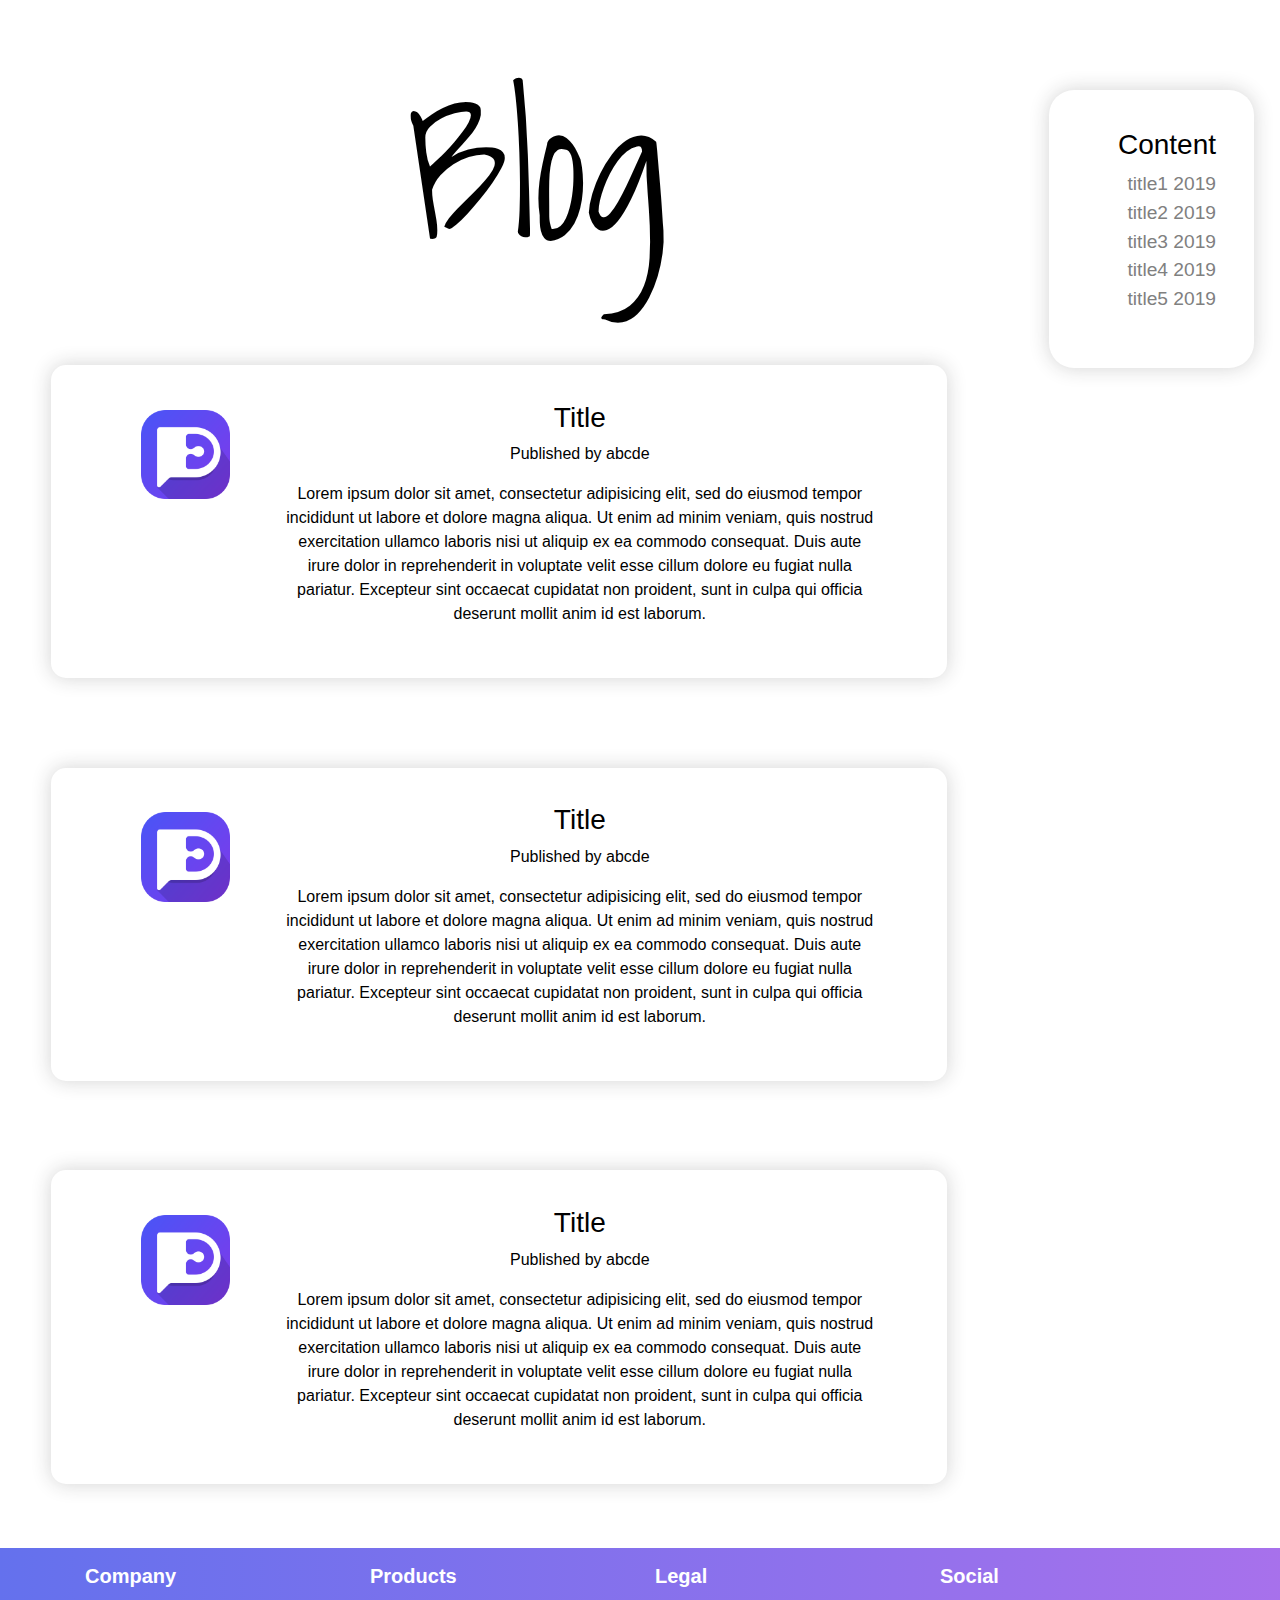
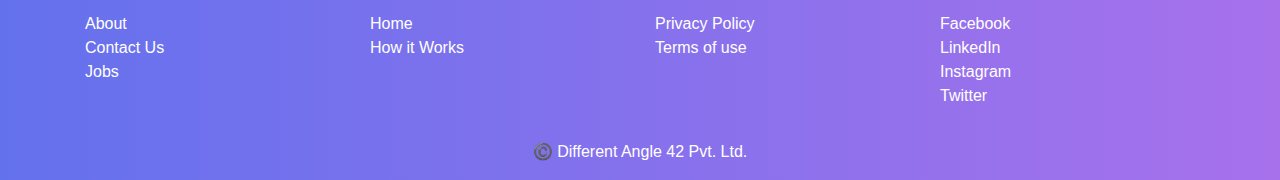
==== index.html @ ab593800 "Add files via upload" ====
<!DOCTYPE html>
<html lang="en" dir="ltr">

<head>
  <meta charset="utf-8">
  <title>Blog</title>
  <link rel="shortcut icon" href="datsme.png">

  <link rel="stylesheet" href="index.css">
  <link href="https://fonts.googleapis.com/css?family=Shadows+Into+Light&display=swap" rel="stylesheet">
  <link rel="stylesheet" href="https://stackpath.bootstrapcdn.com/bootstrap/4.3.1/css/bootstrap.min.css" integrity="sha384-ggOyR0iXCbMQv3Xipma34MD+dH/1fQ784/j6cY/iJTQUOhcWr7x9JvoRxT2MZw1T" crossorigin="anonymous">
</head>

<body style="background-color:white; color:black;">
  <div class="topmain" style="width:70%;font-family: 'Shadows Into Light', cursive; font-size:12rem; margin:2%;text-align:center; width:80vw;">
    Blog
  </div>
  <div class="maincomplete">

  <div class="design">
    <img src="datsme.png" alt="" width="10%" align="center">
    <div class="content" align="center">
      <h3>Title</h3>
      <p>Published by abcde</p>
      <p>Lorem ipsum dolor sit amet, consectetur adipisicing elit, sed do eiusmod tempor incididunt ut labore et dolore magna aliqua. Ut enim ad minim veniam, quis nostrud exercitation ullamco laboris nisi ut aliquip ex ea commodo consequat. Duis
        aute irure dolor in reprehenderit in voluptate velit esse cillum dolore eu fugiat nulla pariatur. Excepteur sint occaecat cupidatat non proident, sunt in culpa qui officia deserunt mollit anim id est laborum.</p>
    </div>
  </div>
  <div class="design">
    <img src="datsme.png" alt="" width="10%" align="center">
    <div class="content" align="center">
      <h3>Title</h3>
      <p>Published by abcde</p>
      <p>Lorem ipsum dolor sit amet, consectetur adipisicing elit, sed do eiusmod tempor incididunt ut labore et dolore magna aliqua. Ut enim ad minim veniam, quis nostrud exercitation ullamco laboris nisi ut aliquip ex ea commodo consequat. Duis
        aute irure dolor in reprehenderit in voluptate velit esse cillum dolore eu fugiat nulla pariatur. Excepteur sint occaecat cupidatat non proident, sunt in culpa qui officia deserunt mollit anim id est laborum.</p>
    </div>
  </div>
  <div class="design">
    <img src="datsme.png" alt="" width="10%" align="center">
    <div class="content" align="center">
      <h3>Title</h3>
      <p>Published by abcde</p>
      <p>Lorem ipsum dolor sit amet, consectetur adipisicing elit, sed do eiusmod tempor incididunt ut labore et dolore magna aliqua. Ut enim ad minim veniam, quis nostrud exercitation ullamco laboris nisi ut aliquip ex ea commodo consequat. Duis
        aute irure dolor in reprehenderit in voluptate velit esse cillum dolore eu fugiat nulla pariatur. Excepteur sint occaecat cupidatat non proident, sunt in culpa qui officia deserunt mollit anim id est laborum.</p>
    </div>
  </div>
<div class="right" align="right">
<div class="top">
  <h3>Content</h3>
  <ul>
    <li>title1 2019</li>
    <li>title2 2019</li>
    <li>title3 2019</li>
    <li>title4 2019</li>
    <li>title5 2019</li>

  </ul>
</div>
</div>

</div>
  <!-- FOOTER -->
  <!-- Footer -->
  <footer class="page-footer font-small" style="background:linear-gradient(to right,rgba(100,113,237,1),rgba(201,113,235,1) 150%); color:white;" align="center">

    <!-- Footer Links -->
    <div class="container text-center text-md-left">

      <!-- Grid row -->
      <div class="row">

        <!-- Grid column -->
        <div class="col-md-3 mx-auto">

          <!-- Links -->
          <h5 class="font-weight-bold text-capitalize mt-3 mb-4">Company</h5>

          <ul class="list-unstyled">
            <li>
              <a href="#!">About</a>
            </li>
            <li>
              <a href="#!">Contact Us</a>
            </li>
            <li>
              <a href="#!">Jobs</a>
            </li>

          </ul>

        </div>
        <!-- Grid column -->

        <hr class="clearfix w-100 d-md-none">

        <!-- Grid column -->
        <div class="col-md-3 mx-auto">

          <!-- Links -->
          <h5 class="font-weight-bold text-capitalize mt-3 mb-4">Products</h5>

          <ul class="list-unstyled">
            <li>
              <a href="#!">Home</a>
            </li>
            <li>
              <a href="#!">How it Works</a>
            </li>

          </ul>

        </div>
        <!-- Grid column -->

        <hr class="clearfix w-100 d-md-none">

        <!-- Grid column -->
        <div class="col-md-3 mx-auto">

          <!-- Links -->
          <h5 class="font-weight-bold text-capitalize mt-3 mb-4">Legal</h5>

          <ul class="list-unstyled">
            <li>
              <a href="#!">Privacy Policy</a>
            </li>
            <li>
              <a href="#!">Terms of use</a>
            </li>

          </ul>

        </div>
        <!-- Grid column -->

        <hr class="clearfix w-100 d-md-none">

        <!-- Grid column -->
        <div class="col-md-3 mx-auto">

          <!-- Links -->
          <h5 class="font-weight-bold text-capitalize mt-3 mb-4">Social</h5>

          <ul class="list-unstyled">
            <li>
              <a href="#!">Facebook</a>
            </li>
            <li>
              <a href="#!">LinkedIn</a>
            </li>
            <li>
              <a href="#!">Instagram</a>
            </li>
            <li>
              <a href="#!">Twitter</a>
            </li>
          </ul>

        </div>
      </div>


    </div>

    <div class="footer-copyright text-center py-3">©️ Different Angle 42 Pvt. Ltd.
    </div>


  </footer>
  <!-- Footer -->


  <!-- <script type="text/javascript">
  function truncateText(selector, maxLength) {
  var element = document.querySelector(selector),
      truncated = element.innerText;

  if (truncated.length > maxLength) {
      truncated = truncated.substr(0,maxLength) + '...';
  }
  return truncated;
}
//You can then call the function with something like what i have below.
document.querySelector('p').innerText = truncateText('p', 300);
  </script> -->
  <script src="https://code.jquery.com/jquery-3.3.1.slim.min.js" integrity="sha384-q8i/X+965DzO0rT7abK41JStQIAqVgRVzpbzo5smXKp4YfRvH+8abtTE1Pi6jizo" crossorigin="anonymous"></script>
  <script src="https://cdnjs.cloudflare.com/ajax/libs/popper.js/1.14.7/umd/popper.min.js" integrity="sha384-UO2eT0CpHqdSJQ6hJty5KVphtPhzWj9WO1clHTMGa3JDZwrnQq4sF86dIHNDz0W1" crossorigin="anonymous"></script>
  <script src="https://stackpath.bootstrapcdn.com/bootstrap/4.3.1/js/bootstrap.min.js" integrity="sha384-JjSmVgyd0p3pXB1rRibZUAYoIIy6OrQ6VrjIEaFf/nJGzIxFDsf4x0xIM+B07jRM" crossorigin="anonymous"></script>
</body>

</html>
---- index.css ----
body{
  overflow-x: none;

  /* background:linear-gradient(90deg,#F24645  ,#4F00BC ); */
}
.design {
  display:inline-block;
}
.content{
  transition: box-shadow .3s;
  display: inline-block;
  margin:2%;
  width: 70%;
padding: 2%;
 border-radius: 15px;
}
.right{
  width: 30%;
}

.design img{
  float: left;
  margin-right: 2%;
  margin-top: 5%;
  margin-left: 10%;
  vertical-align: middle;
}
.design{
  width: 70%;
  margin:2% 2% 5% 4% ;
  border-radius: 15px;
box-shadow: 0 0 20px rgba(33,33,33,.2);
}
.design:hover{
  box-shadow: 0 0 40px rgba(33,33,33,.2);
  border:0px solid rgba(0,0,0,0.2);

}
.list-unstyled li a{
  color:white;
}.list-unstyled li a:hover{
  text-decoration: none;
  color:white;
  font-size: 1.05rem;
}

.top{
  position: absolute;
  top: 10%;
  right: 2%;
  box-shadow: 0 0 20px rgba(33,33,33,.2);
  border:0px solid rgba(0,0,0,0.2);
  border-radius: 25px;

  padding: 3%;
}
.top:hover{

  box-shadow: 0 0 40px rgba(33,33,33,.2);
  border:0px solid rgba(0,0,0,0.2);
}
.top ul{
  color: grey;
  font-size: 120%;
  list-style: none;
}
.top ul li{
  transition: font 0.5s ease;

}
.top ul li:hover{
  color: black;
  font-size: 130%;
}
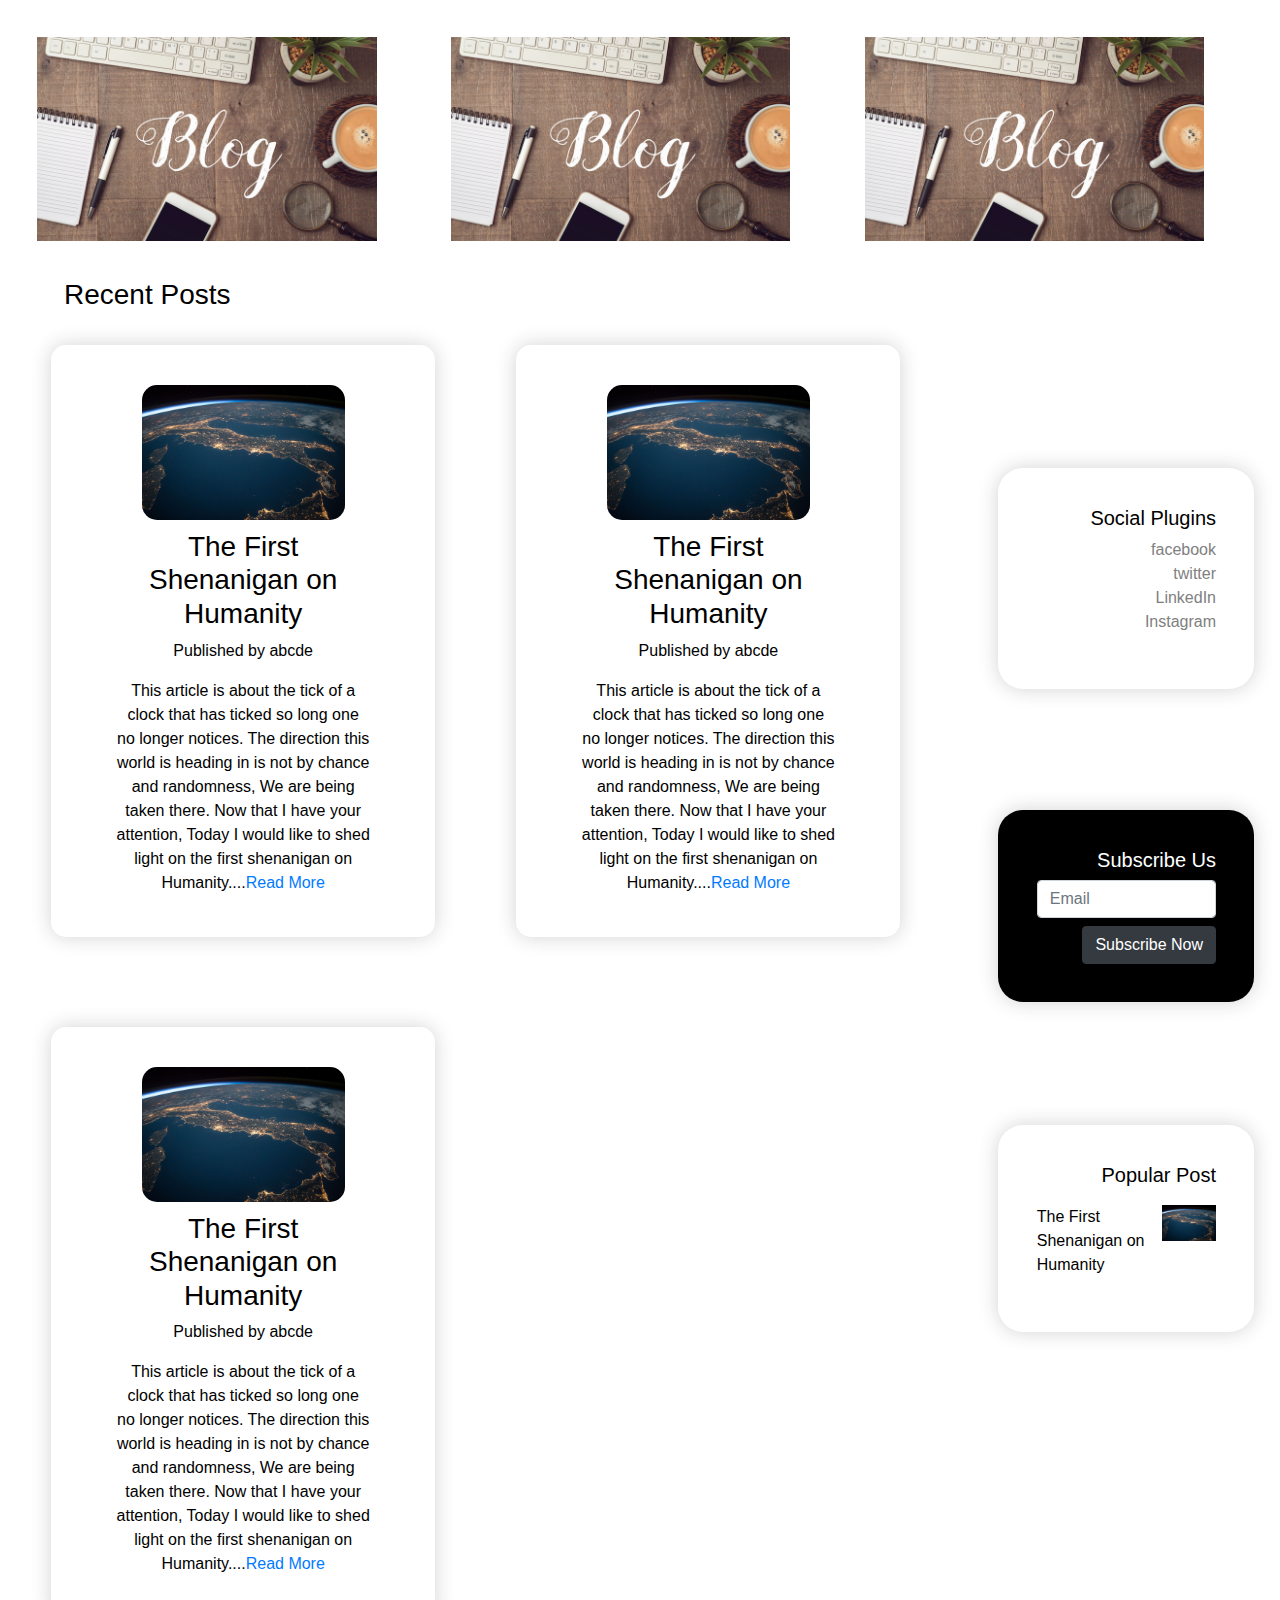
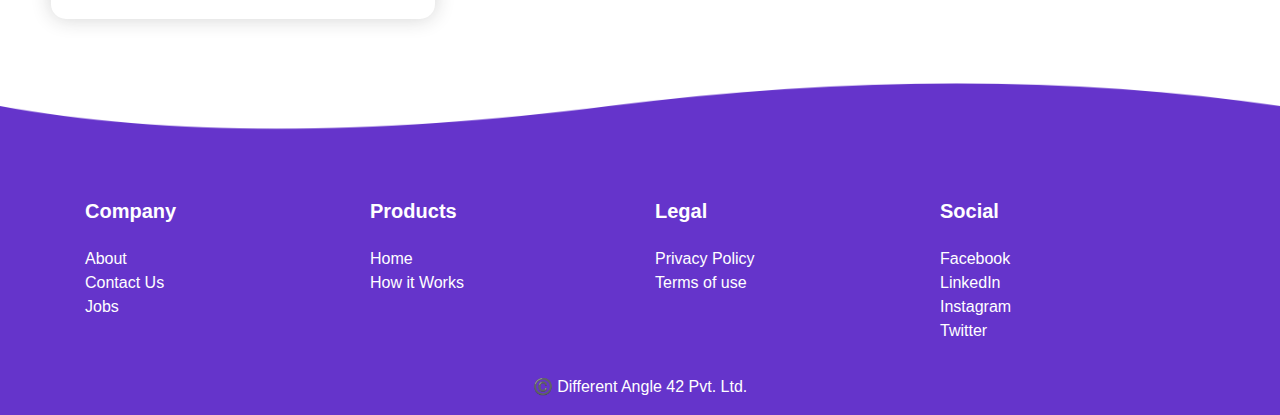
==== commit 92fb365c: "Add files via upload" ====
--- a/index.html
+++ b/index.html
@@ -4,170 +4,216 @@
 <head>
   <meta charset="utf-8">
   <title>Blog</title>
-  <link rel="shortcut icon" href="datsme.png">
-
-  <link rel="stylesheet" href="index.css">
+  <link rel="shortcut icon" href="images/datsme.png">
+
+  <link rel="stylesheet" href="css/index.css">
   <link href="https://fonts.googleapis.com/css?family=Shadows+Into+Light&display=swap" rel="stylesheet">
   <link rel="stylesheet" href="https://stackpath.bootstrapcdn.com/bootstrap/4.3.1/css/bootstrap.min.css" integrity="sha384-ggOyR0iXCbMQv3Xipma34MD+dH/1fQ784/j6cY/iJTQUOhcWr7x9JvoRxT2MZw1T" crossorigin="anonymous">
 </head>
 
 <body style="background-color:white; color:black;">
-  <div class="topmain" style="width:70%;font-family: 'Shadows Into Light', cursive; font-size:12rem; margin:2%;text-align:center; width:80vw;">
-    Blog
-  </div>
-  <div class="maincomplete">
-
-  <div class="design">
-    <img src="datsme.png" alt="" width="10%" align="center">
-    <div class="content" align="center">
-      <h3>Title</h3>
-      <p>Published by abcde</p>
-      <p>Lorem ipsum dolor sit amet, consectetur adipisicing elit, sed do eiusmod tempor incididunt ut labore et dolore magna aliqua. Ut enim ad minim veniam, quis nostrud exercitation ullamco laboris nisi ut aliquip ex ea commodo consequat. Duis
-        aute irure dolor in reprehenderit in voluptate velit esse cillum dolore eu fugiat nulla pariatur. Excepteur sint occaecat cupidatat non proident, sunt in culpa qui officia deserunt mollit anim id est laborum.</p>
+
+
+  <div class="layer1" align="center">
+    <div class="column">
+      <img src="images/blog.jpg" alt="" style="width:100%;">
     </div>
-  </div>
-  <div class="design">
-    <img src="datsme.png" alt="" width="10%" align="center">
-    <div class="content" align="center">
-      <h3>Title</h3>
-      <p>Published by abcde</p>
-      <p>Lorem ipsum dolor sit amet, consectetur adipisicing elit, sed do eiusmod tempor incididunt ut labore et dolore magna aliqua. Ut enim ad minim veniam, quis nostrud exercitation ullamco laboris nisi ut aliquip ex ea commodo consequat. Duis
-        aute irure dolor in reprehenderit in voluptate velit esse cillum dolore eu fugiat nulla pariatur. Excepteur sint occaecat cupidatat non proident, sunt in culpa qui officia deserunt mollit anim id est laborum.</p>
+    <div class="column">
+      <img src="images/blog.jpg" alt="" style="width:100%;">
+    </div>  <div class="column">
+        <img src="images/blog.jpg" alt="" style="width:100%;">
+      </div>
+
+  </div>
+<div class="mainleft" align="left" width="70%">
+
+
+
+
+  <div class="layer3" style="width:100%;">
+<h3 style="margin-left:5%;">Recent Posts</h3>
+<div class="design">
+  <div class="content" align="center">
+    <img src="images\1.jpg" alt="" width="80%"  style="text-align:center; border-radius:15px; margin-bottom:4%;" align="center">
+    <h3>The First Shenanigan on Humanity</h3>
+    <p>Published by abcde</p>
+    <p>This article is about the tick of a clock that has ticked so long one no longer notices. The
+direction this world is heading in is not by chance and randomness, We are being taken there.
+Now that I have your attention, Today I would like to shed light on the first shenanigan on
+Humanity....<span><a href="#">Read More</a></span></p>
+  </div>
+</div>
+<div class="design">
+  <div class="content" align="center">
+    <img src="images\1.jpg" alt="" width="80%"  style="text-align:center; border-radius:15px; margin-bottom:4%;" align="center">
+    <h3>The First Shenanigan on Humanity</h3>
+    <p>Published by abcde</p>
+    <p>This article is about the tick of a clock that has ticked so long one no longer notices. The
+direction this world is heading in is not by chance and randomness, We are being taken there.
+Now that I have your attention, Today I would like to shed light on the first shenanigan on
+Humanity....<span><a href="#">Read More</a></span></p>
+  </div>
+</div>
+<div class="design">
+  <div class="content" align="center">
+    <img src="images\1.jpg" alt="" width="80%"  style="text-align:center; border-radius:15px; margin-bottom:4%;" align="center">
+    <h3>The First Shenanigan on Humanity</h3>
+    <p>Published by abcde</p>
+    <p>This article is about the tick of a clock that has ticked so long one no longer notices. The
+direction this world is heading in is not by chance and randomness, We are being taken there.
+Now that I have your attention, Today I would like to shed light on the first shenanigan on
+Humanity....<span><a href="#">Read More</a></span></p>
+  </div>
+</div>
+</div>
+  </div>
+</div>
+<div class="mainright" align="right">
+<div class="top">
+  <h5>Social Plugins</h5>
+  <ul class="list-unstyled">
+    <li>facebook</li>
+    <li>twitter</li>
+    <li>LinkedIn</li>
+    <li>Instagram</li>
+  </ul>
+</div>
+<div class="sub form-group">
+  <h5>Subscribe Us</h5>
+
+    <input class="form-control" type="email" placeholder="Email" required>
+    <button class="btn btn-dark" type="submit" name="button" style="margin-top:4%;">Subscribe Now</button>
+</div>
+<div class="popular">
+<h5 style="margin-bottom:10%;">Popular Post</h5>
+<div class="one">
+
+  <img src="images/1.jpg" alt="" width="30%" align="right" style="margin-left:5%;">
+  <div class="cont" align="left" >
+    <p>The First Shenanigan on Humanity</p>
     </div>
-  </div>
-  <div class="design">
-    <img src="datsme.png" alt="" width="10%" align="center">
-    <div class="content" align="center">
-      <h3>Title</h3>
-      <p>Published by abcde</p>
-      <p>Lorem ipsum dolor sit amet, consectetur adipisicing elit, sed do eiusmod tempor incididunt ut labore et dolore magna aliqua. Ut enim ad minim veniam, quis nostrud exercitation ullamco laboris nisi ut aliquip ex ea commodo consequat. Duis
-        aute irure dolor in reprehenderit in voluptate velit esse cillum dolore eu fugiat nulla pariatur. Excepteur sint occaecat cupidatat non proident, sunt in culpa qui officia deserunt mollit anim id est laborum.</p>
-    </div>
-  </div>
-<div class="right" align="right">
-<div class="top">
-  <h3>Content</h3>
-  <ul>
-    <li>title1 2019</li>
-    <li>title2 2019</li>
-    <li>title3 2019</li>
-    <li>title4 2019</li>
-    <li>title5 2019</li>
-
-  </ul>
-</div>
+
+</div>
+
+
 </div>
 
 </div>
   <!-- FOOTER -->
   <!-- Footer -->
-  <footer class="page-footer font-small" style="background:linear-gradient(to right,rgba(100,113,237,1),rgba(201,113,235,1) 150%); color:white;" align="center">
-
-    <!-- Footer Links -->
-    <div class="container text-center text-md-left">
-
-      <!-- Grid row -->
-      <div class="row">
-
-        <!-- Grid column -->
-        <div class="col-md-3 mx-auto">
-
-          <!-- Links -->
-          <h5 class="font-weight-bold text-capitalize mt-3 mb-4">Company</h5>
-
-          <ul class="list-unstyled">
-            <li>
-              <a href="#!">About</a>
-            </li>
-            <li>
-              <a href="#!">Contact Us</a>
-            </li>
-            <li>
-              <a href="#!">Jobs</a>
-            </li>
-
-          </ul>
-
+  <footer class="page-footer font-small" style=" color:white;" align="center" >
+  <div class="top-svg" style="height:100px">
+
+  </div>
+      <!-- Footer Links -->
+    <div style="background-color:#6534cb;">
+
+      <div class="container text-center text-md-left">
+
+        <!-- Grid row -->
+        <div class="row">
+
+          <!-- Grid column -->
+          <div class="col-md-3 mx-auto">
+
+            <!-- Links -->
+            <h5 class="font-weight-bold text-capitalize mt-3 mb-4" style=" color:white;">Company</h5>
+
+            <ul class="list-unstyled">
+              <li>
+                <a href="#!">About</a>
+              </li>
+              <li>
+                <a href="#!">Contact Us</a>
+              </li>
+              <li>
+                <a href="#!">Jobs</a>
+              </li>
+
+            </ul>
+
+          </div>
+          <!-- Grid column -->
+
+          <hr class="clearfix w-100 d-md-none">
+
+          <!-- Grid column -->
+          <div class="col-md-3 mx-auto">
+
+            <!-- Links -->
+            <h5 class="font-weight-bold text-capitalize mt-3 mb-4" style="color:white;">Products</h5>
+
+            <ul class="list-unstyled">
+              <li>
+                <a href="#!">Home</a>
+              </li>
+              <li>
+                <a href="#!">How it Works</a>
+              </li>
+
+            </ul>
+
+          </div>
+          <!-- Grid column -->
+
+          <hr class="clearfix w-100 d-md-none">
+
+          <!-- Grid column -->
+          <div class="col-md-3 mx-auto">
+
+            <!-- Links -->
+            <h5 class="font-weight-bold text-capitalize mt-3 mb-4" style="color:white;">Legal</h5>
+
+            <ul class="list-unstyled">
+              <li>
+                <a href="#!">Privacy Policy</a>
+              </li>
+              <li>
+                <a href="#!">Terms of use</a>
+              </li>
+
+            </ul>
+
+          </div>
+          <!-- Grid column -->
+
+          <hr class="clearfix w-100 d-md-none">
+
+          <!-- Grid column -->
+          <div class="col-md-3 mx-auto">
+
+            <!-- Links -->
+            <h5 class="font-weight-bold text-capitalize mt-3 mb-4" style="color:white;">Social</h5>
+
+            <ul class="list-unstyled">
+              <li>
+                <a href="#!">Facebook</a>
+              </li>
+              <li>
+                <a href="#!">LinkedIn</a>
+              </li>
+              <li>
+                <a href="#!">Instagram</a>
+              </li>
+              <li>
+                <a href="#!">Twitter</a>
+              </li>
+            </ul>
+
+          </div>
         </div>
-        <!-- Grid column -->
-
-        <hr class="clearfix w-100 d-md-none">
-
-        <!-- Grid column -->
-        <div class="col-md-3 mx-auto">
-
-          <!-- Links -->
-          <h5 class="font-weight-bold text-capitalize mt-3 mb-4">Products</h5>
-
-          <ul class="list-unstyled">
-            <li>
-              <a href="#!">Home</a>
-            </li>
-            <li>
-              <a href="#!">How it Works</a>
-            </li>
-
-          </ul>
-
-        </div>
-        <!-- Grid column -->
-
-        <hr class="clearfix w-100 d-md-none">
-
-        <!-- Grid column -->
-        <div class="col-md-3 mx-auto">
-
-          <!-- Links -->
-          <h5 class="font-weight-bold text-capitalize mt-3 mb-4">Legal</h5>
-
-          <ul class="list-unstyled">
-            <li>
-              <a href="#!">Privacy Policy</a>
-            </li>
-            <li>
-              <a href="#!">Terms of use</a>
-            </li>
-
-          </ul>
-
-        </div>
-        <!-- Grid column -->
-
-        <hr class="clearfix w-100 d-md-none">
-
-        <!-- Grid column -->
-        <div class="col-md-3 mx-auto">
-
-          <!-- Links -->
-          <h5 class="font-weight-bold text-capitalize mt-3 mb-4">Social</h5>
-
-          <ul class="list-unstyled">
-            <li>
-              <a href="#!">Facebook</a>
-            </li>
-            <li>
-              <a href="#!">LinkedIn</a>
-            </li>
-            <li>
-              <a href="#!">Instagram</a>
-            </li>
-            <li>
-              <a href="#!">Twitter</a>
-            </li>
-          </ul>
-
-        </div>
+
+
       </div>
 
-
+      <div class="footer-copyright text-center py-3">©️ Different Angle 42 Pvt. Ltd.
+      </div>
     </div>
 
-    <div class="footer-copyright text-center py-3">©️ Different Angle 42 Pvt. Ltd.
-    </div>
-
-
-  </footer>
-  <!-- Footer -->
+
+
+    </footer>
+      <!-- Footer -->
 
 
   <!-- <script type="text/javascript">
--- a/css/index.css
+++ b/css/index.css
@@ -0,0 +1,135 @@
+body{
+  overflow-x: none;
+
+  /* background:linear-gradient(90deg,#F24645  ,#4F00BC ); */
+}
+
+.list-unstyled li a{
+  color:white;
+}.list-unstyled li a:hover{
+  text-decoration: none;
+  color:white;
+  font-size: 1.05rem;
+}
+/* .layer1 {
+
+  height: 50vh;
+}
+.layer1 img{
+  border-radius: 25px;
+  box-shadow: 0 0 20px rgba(33,33,33,.2);
+
+}
+.img2{
+    height: 30vh;
+} */
+
+.layer1 {
+  display: flex;
+  width: 97vw;
+  overflow: hidden;
+}
+
+/* Create three equal columns that sits next to each other */
+.column {
+  flex: 33.33%;
+  padding: 3%;
+}
+.content{
+  transition: box-shadow .3s;
+  display: inline-block;
+  margin:5%;
+  width: 70%;
+  padding: 2%;
+  border-radius: 15px;
+}
+
+.design img{
+  float: left;
+  margin-right: 2%;
+  margin-top: 5%;
+  margin-left: 10%;
+  vertical-align: middle;
+}
+.design{
+  text-align: center;
+  width: 30%;
+  display: inline-block;
+  margin:2% 2% 5% 4%;
+  border-radius: 15px;
+box-shadow: 0 0 20px rgba(33,33,33,.2);
+}
+.design:hover{
+  box-shadow: 0 0 40px rgba(33,33,33,.2);
+  border:0px solid rgba(0,0,0,0.2);
+
+}
+.top{
+  position: absolute;
+  width: 20%;
+  top: 52%;
+  right: 2%;
+  box-shadow: 0 0 20px rgba(33,33,33,.2);
+  border:0px solid rgba(0,0,0,0.2);
+  border-radius: 25px;
+  padding: 3%;
+}
+.top:hover{
+  box-shadow: 0 0 40px rgba(33,33,33,.2);
+  border:0px solid rgba(0,0,0,0.2);
+}
+.top ul{
+  color: grey;
+  font-size: 100%;
+  list-style: none;
+}
+.top ul li{
+  transition: font 0.5s ease;
+
+}
+.top ul li:hover{
+  color: black;
+  font-size: 130%;
+}
+
+.sub{
+  width: 20%;
+  padding: 3%;
+  box-shadow: 0 0 20px rgba(33,33,33,.2);
+  border:0px solid rgba(0,0,0,0.2);
+  border-radius: 25px;
+  width: 20%;
+  position: absolute;
+  top: 90%;
+  right: 2%;
+  background-color: black;
+  color:white;
+}
+.popular{
+
+  width: 20%;
+  padding: 3%;
+  box-shadow: 0 0 20px rgba(33,33,33,.2);
+  border:0px solid rgba(0,0,0,0.2);
+  border-radius: 25px;
+  position: absolute;
+  width: 20%;
+  top: 125%;
+  right: 2%;
+}
+.one{
+  margin-top:5%;
+  margin-bottom: 5%;
+}
+
+
+.top-svg{
+background-image: url("../images/footer.png");
+background-size: cover;
+    background-repeat: no-repeat;
+width: 100%;
+}
+footer{
+
+  width: 100%;
+}
